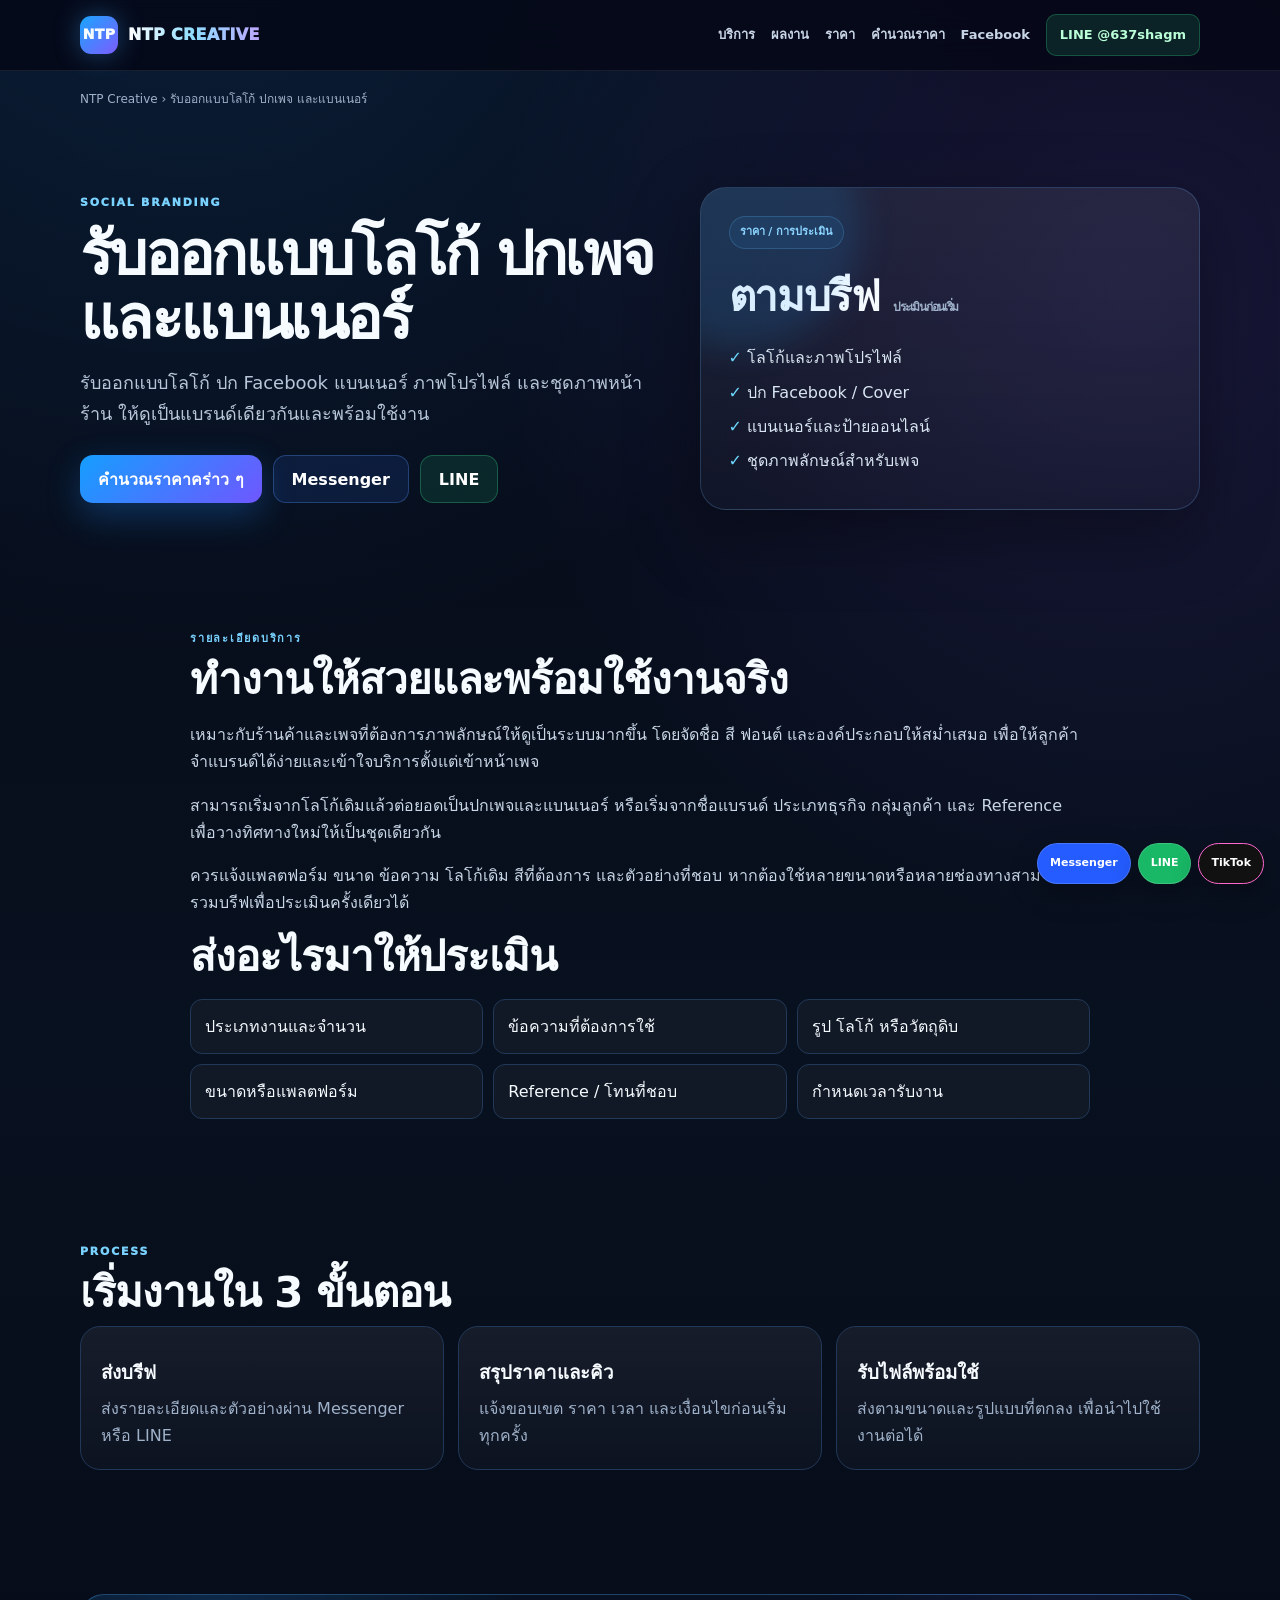
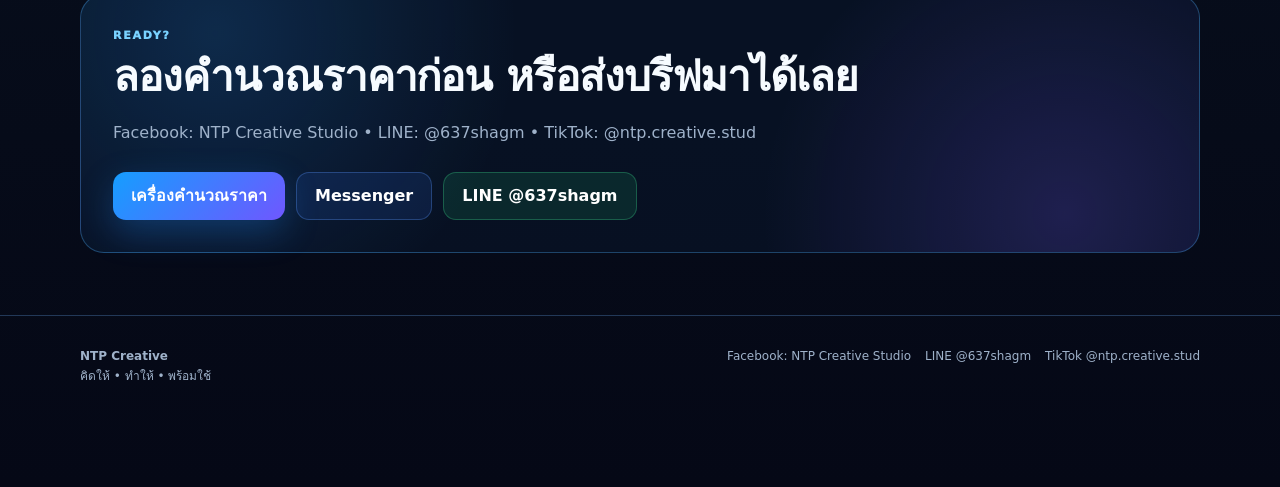
==== index.html @ e7968443 "Add files via upload" ====
<!doctype html><html lang="th"><head><meta charset="utf-8"><meta name="viewport" content="width=device-width,initial-scale=1"><meta name="google-site-verification" content="mLr053Eo2u6ymDJAdP1noCEBIW9VlS5pV5PAwkpufKk"><meta name="robots" content="index,follow,max-image-preview:large"><meta name="theme-color" content="#050816"><title>รับออกแบบโลโก้ ปกเพจ และแบนเนอร์ | NTP Creative</title><meta name="description" content="รับออกแบบโลโก้ ปก Facebook แบนเนอร์ ภาพโปรไฟล์ และชุดภาพหน้าร้าน ให้ดูเป็นแบรนด์เดียวกันและพร้อมใช้งาน"><link rel="canonical" href="https://ntpcreative.vercel.app/social-cover/"><meta property="og:type" content="website"><meta property="og:locale" content="th_TH"><meta property="og:site_name" content="NTP Creative"><meta property="og:title" content="รับออกแบบโลโก้ ปกเพจ และแบนเนอร์ | NTP Creative"><meta property="og:description" content="รับออกแบบโลโก้ ปก Facebook แบนเนอร์ ภาพโปรไฟล์ และชุดภาพหน้าร้าน ให้ดูเป็นแบรนด์เดียวกันและพร้อมใช้งาน"><meta property="og:url" content="https://ntpcreative.vercel.app/social-cover/"><link rel="icon" href="/favicon.svg" type="image/svg+xml"><link rel="stylesheet" href="/site.css"><script type="application/ld+json">{"@context":"https://schema.org","@type":"Service","name":"รับออกแบบโลโก้ ปกเพจ และแบนเนอร์","url":"https://ntpcreative.vercel.app/social-cover/","provider":{"@type":"ProfessionalService","name":"NTP Creative","url":"https://ntpcreative.vercel.app/","sameAs":["https://www.facebook.com/ntpcreativestudio","https://line.me/R/ti/p/%40637shagm","https://www.tiktok.com/@ntp.creative.stud"]},"areaServed":"TH","description":"รับออกแบบโลโก้ ปก Facebook แบนเนอร์ ภาพโปรไฟล์ และชุดภาพหน้าร้าน ให้ดูเป็นแบรนด์เดียวกันและพร้อมใช้งาน"}</script><script async src="https://www.googletagmanager.com/gtag/js?id=G-1NJCNXW7HT"></script><script>window.dataLayer=window.dataLayer||[];function gtag(){dataLayer.push(arguments)}gtag('js',new Date());gtag('config','G-1NJCNXW7HT');</script><script defer src="/tracking.js"></script></head><body><header><div class="wrap nav"><a class="brand" href="/"><span class="brandmark">NTP</span><span>NTP CREATIVE</span></a><nav class="navlinks"><a href="/#services">บริการ</a><a href="/portfolio/">ผลงาน</a><a href="/#pricing">ราคา</a><a href="/#quick-quote">คำนวณราคา</a><a href="https://www.facebook.com/ntpcreativestudio" target="_blank" rel="noopener">Facebook</a><a class="nav-cta" href="https://line.me/R/ti/p/%40637shagm" target="_blank" rel="noopener">LINE @637shagm</a></nav></div></header><main><div class="wrap crumbs"><a href="/">NTP Creative</a> › รับออกแบบโลโก้ ปกเพจ และแบนเนอร์</div><section class="hero service-hero"><div class="wrap hero-grid"><div><div class="eyebrow">SOCIAL BRANDING</div><h1>รับออกแบบโลโก้ ปกเพจ และแบนเนอร์</h1><p class="lead">รับออกแบบโลโก้ ปก Facebook แบนเนอร์ ภาพโปรไฟล์ และชุดภาพหน้าร้าน ให้ดูเป็นแบรนด์เดียวกันและพร้อมใช้งาน</p><div class="actions"><a class="btn primary" href="/#quick-quote">คำนวณราคาคร่าว ๆ</a><a class="btn fb" href="https://m.me/ntpcreativestudio" target="_blank" rel="noopener">Messenger</a><a class="btn line" href="https://line.me/R/ti/p/%40637shagm" target="_blank" rel="noopener">LINE</a></div></div><aside class="service-summary"><span class="pill">ราคา / การประเมิน</span><div class="price">ตามบรีฟ <small>ประเมินก่อนเริ่ม</small></div><ul class="clean-list"><li>โลโก้และภาพโปรไฟล์</li><li>ปก Facebook / Cover</li><li>แบนเนอร์และป้ายออนไลน์</li><li>ชุดภาพลักษณ์สำหรับเพจ</li></ul></aside></div></section><section class="section"><div class="wrap prose"><div class="eyebrow">รายละเอียดบริการ</div><h2>ทำงานให้สวยและพร้อมใช้งานจริง</h2><p>เหมาะกับร้านค้าและเพจที่ต้องการภาพลักษณ์ให้ดูเป็นระบบมากขึ้น โดยจัดชื่อ สี ฟอนต์ และองค์ประกอบให้สม่ำเสมอ เพื่อให้ลูกค้าจำแบรนด์ได้ง่ายและเข้าใจบริการตั้งแต่เข้าหน้าเพจ</p><p>สามารถเริ่มจากโลโก้เดิมแล้วต่อยอดเป็นปกเพจและแบนเนอร์ หรือเริ่มจากชื่อแบรนด์ ประเภทธุรกิจ กลุ่มลูกค้า และ Reference เพื่อวางทิศทางใหม่ให้เป็นชุดเดียวกัน</p><p>ควรแจ้งแพลตฟอร์ม ขนาด ข้อความ โลโก้เดิม สีที่ต้องการ และตัวอย่างที่ชอบ หากต้องใช้หลายขนาดหรือหลายช่องทางสามารถรวมบรีฟเพื่อประเมินครั้งเดียวได้</p><h2>ส่งอะไรมาให้ประเมิน</h2><div class="check-grid"><div class="check">ประเภทงานและจำนวน</div><div class="check">ข้อความที่ต้องการใช้</div><div class="check">รูป โลโก้ หรือวัตถุดิบ</div><div class="check">ขนาดหรือแพลตฟอร์ม</div><div class="check">Reference / โทนที่ชอบ</div><div class="check">กำหนดเวลารับงาน</div></div></div></section><section class="section"><div class="wrap"><div class="eyebrow">PROCESS</div><h2>เริ่มงานใน 3 ขั้นตอน</h2><div class="grid steps"><div class="card"><h3>ส่งบรีฟ</h3><p>ส่งรายละเอียดและตัวอย่างผ่าน Messenger หรือ LINE</p></div><div class="card"><h3>สรุปราคาและคิว</h3><p>แจ้งขอบเขต ราคา เวลา และเงื่อนไขก่อนเริ่มทุกครั้ง</p></div><div class="card"><h3>รับไฟล์พร้อมใช้</h3><p>ส่งตามขนาดและรูปแบบที่ตกลง เพื่อนำไปใช้งานต่อได้</p></div></div></div></section><section class="section"><div class="wrap cta"><div class="eyebrow">READY?</div><h2>ลองคำนวณราคาก่อน หรือส่งบรีฟมาได้เลย</h2><p class="muted">Facebook: NTP Creative Studio • LINE: @637shagm • TikTok: @ntp.creative.stud</p><div class="actions"><a class="btn primary" href="/#quick-quote">เครื่องคำนวณราคา</a><a class="btn fb" href="https://m.me/ntpcreativestudio" target="_blank" rel="noopener">Messenger</a><a class="btn line" href="https://line.me/R/ti/p/%40637shagm" target="_blank" rel="noopener">LINE @637shagm</a></div></div></section></main><footer class="footer"><div class="wrap footer-grid"><div><strong>NTP Creative</strong><br>คิดให้ • ทำให้ • พร้อมใช้</div><div class="footer-links"><a href="https://www.facebook.com/ntpcreativestudio" target="_blank" rel="noopener">Facebook: NTP Creative Studio</a><a href="https://line.me/R/ti/p/%40637shagm" target="_blank" rel="noopener">LINE @637shagm</a><a href="https://www.tiktok.com/@ntp.creative.stud" target="_blank" rel="noopener">TikTok @ntp.creative.stud</a></div></div></footer><div class="mobile-contact"><a class="mfb" href="https://m.me/ntpcreativestudio" target="_blank" rel="noopener">Messenger</a><a class="mline" href="https://line.me/R/ti/p/%40637shagm" target="_blank" rel="noopener">LINE</a><a class="mtiktok" href="https://www.tiktok.com/@ntp.creative.stud" target="_blank" rel="noopener">TikTok</a></div></body></html>
---- site.css ----
:root{--bg:#050816;--bg2:#08111f;--panel:#0c1628;--panel2:#101d33;--line:#223858;--text:#f6fbff;--muted:#9fb2ca;--blue:#28a7ff;--cyan:#72d9ff;--violet:#8a66ff;--green:#31d786;--shadow:0 24px 70px rgba(0,0,0,.35)}
*{box-sizing:border-box}html{scroll-behavior:smooth}body{margin:0;background:radial-gradient(circle at 15% -10%,rgba(40,167,255,.17),transparent 34%),radial-gradient(circle at 88% 14%,rgba(138,102,255,.14),transparent 30%),linear-gradient(180deg,var(--bg),var(--bg2) 50%,var(--bg));color:var(--text);font-family:system-ui,-apple-system,"Segoe UI","Noto Sans Thai",sans-serif;line-height:1.7;overflow-x:hidden}a{color:inherit;text-decoration:none}button,select,input{font:inherit}.wrap{width:min(1120px,calc(100% - 32px));margin:auto}header{position:sticky;top:0;z-index:100;background:rgba(5,8,22,.82);backdrop-filter:blur(16px);border-bottom:1px solid rgba(255,255,255,.08)}.nav{min-height:70px;display:flex;align-items:center;justify-content:space-between;gap:20px}.brand{display:flex;align-items:center;gap:10px;font-weight:950;letter-spacing:.02em}.brandmark{display:grid;place-items:center;width:38px;height:38px;border-radius:11px;background:linear-gradient(135deg,#1ba5ff,#7c5cff);box-shadow:0 0 26px rgba(63,166,255,.35);font-size:14px}.brand>span:last-child{background:linear-gradient(90deg,#fff,#8edcff,#bca7ff);-webkit-background-clip:text;background-clip:text;color:transparent}.navlinks{display:flex;align-items:center;gap:16px;color:#c8d5e6;font-size:13px;font-weight:700}.navlinks a{transition:.2s}.navlinks a:hover{color:#fff}.nav-cta{padding:9px 13px;border-radius:10px;background:rgba(49,215,134,.13);border:1px solid rgba(49,215,134,.28);color:#baffd8!important}.hero,.portfolio-hero{padding:78px 0 58px}.hero-grid,.portfolio-hero-grid{display:grid;grid-template-columns:minmax(0,1.08fr) minmax(320px,.92fr);gap:32px;align-items:center}.eyebrow{font-size:11px;letter-spacing:.16em;color:#79d2ff;font-weight:950;text-transform:uppercase}.hero h1,.portfolio-hero h1{font-size:clamp(40px,6vw,72px);line-height:1.06;letter-spacing:-.045em;margin:10px 0 18px}.service-hero h1{font-size:clamp(38px,5vw,60px)}.hero h1 span,.portfolio-hero h1 span{background:linear-gradient(90deg,#78d8ff,#fff,#b49cff);-webkit-background-clip:text;background-clip:text;color:transparent}.lead{font-size:18px;color:#b7c6d9;max-width:760px;margin:0}.hero-badges{display:flex;gap:8px;flex-wrap:wrap;margin-top:22px}.badge,.pill{display:inline-flex;align-items:center;border:1px solid rgba(104,196,255,.22);background:rgba(59,168,255,.08);color:#9cddff;border-radius:999px;padding:6px 10px;font-size:11px;font-weight:850}.actions{display:flex;flex-wrap:wrap;gap:11px;margin-top:26px}.btn{display:inline-flex;align-items:center;justify-content:center;min-height:48px;padding:0 18px;border-radius:13px;border:1px solid rgba(255,255,255,.17);background:rgba(255,255,255,.04);color:#fff;font-weight:900;cursor:pointer;transition:transform .2s,filter .2s,border-color .2s}.btn:hover{transform:translateY(-1px);filter:brightness(1.09);border-color:rgba(255,255,255,.36)}.primary{background:linear-gradient(135deg,#159eff,#6f57ff);border:0;box-shadow:0 12px 34px rgba(31,139,255,.28)}.fb{background:rgba(51,117,255,.12);border-color:rgba(92,151,255,.3)}.line{background:rgba(35,210,121,.12);border-color:rgba(65,228,146,.28)}.ghost{background:rgba(255,255,255,.025)}.visual-stage,.service-summary{position:relative;padding:28px;border:1px solid rgba(112,187,255,.22);border-radius:26px;background:linear-gradient(180deg,rgba(255,255,255,.075),rgba(255,255,255,.025));box-shadow:var(--shadow);overflow:hidden}.visual-stage:before,.service-summary:before{content:"";position:absolute;inset:-80px auto auto -80px;width:240px;height:240px;border-radius:50%;background:rgba(36,164,255,.14);filter:blur(16px)}.visual-logo{position:relative;font-size:clamp(86px,12vw,150px);font-weight:1000;letter-spacing:-.08em;line-height:1;margin:24px 0 0;background:linear-gradient(135deg,#fff,#65c8ff,#9b82ff);-webkit-background-clip:text;background-clip:text;color:transparent}.visual-sub{font-size:28px;letter-spacing:.32em;font-weight:950;color:#dae9ff}.visual-line{height:1px;background:linear-gradient(90deg,transparent,#61c6ff,#9e80ff,transparent);margin:24px 0}.mini-stack{display:grid;gap:10px}.mini{padding:14px 15px;border-radius:15px;background:rgba(255,255,255,.045);border:1px solid rgba(255,255,255,.08)}.mini b,.mini span{display:block}.mini span{font-size:12px;color:var(--muted)}.section{padding:62px 0}.section-head{display:flex;align-items:end;justify-content:space-between;gap:20px;margin-bottom:24px}.section h2,.portfolio-hero h2{font-size:clamp(28px,4vw,42px);line-height:1.2;margin:6px 0 8px;letter-spacing:-.025em}.section-sub,.muted{color:var(--muted)}.grid{display:grid;grid-template-columns:repeat(3,minmax(0,1fr));gap:14px}.service-card,.card,.work-card,.price-card,.package-card,.interest-card,.contact-card,.real-work-card,.faq-item{border:1px solid var(--line);background:linear-gradient(180deg,rgba(255,255,255,.06),rgba(255,255,255,.025));border-radius:20px}.service-card{padding:22px;transition:transform .2s,border-color .2s,background .2s}.service-card:hover{transform:translateY(-3px);border-color:rgba(86,188,255,.4);background:linear-gradient(180deg,rgba(58,164,255,.09),rgba(255,255,255,.03))}.service-card h3,.card h3,.work-card h3,.price-card h3,.package-card h3{margin:10px 0 6px}.service-card p,.card p,.work-card p,.price-card p,.package-card p,.real-work-card p{color:var(--muted);margin:0}.service-arrow,.work-cta{display:inline-block;margin-top:15px;color:#8bd7ff;font-weight:850;font-size:13px}.portfolio-grid{display:grid;grid-template-columns:repeat(3,1fr);gap:14px}.work-card{padding:22px;min-height:170px}.work-no{font-size:10px;letter-spacing:.14em;color:#7dd4ff;font-weight:900}.pricing-grid{display:grid;grid-template-columns:repeat(3,1fr);gap:14px;margin-top:22px}.price-card{padding:24px}.price{font-size:42px;font-weight:1000;letter-spacing:-.03em;margin:12px 0}.price small{font-size:12px;font-weight:800;color:var(--muted)}.clean-list{list-style:none;padding:0;margin:12px 0 0}.clean-list li{position:relative;padding-left:18px;margin:7px 0;color:#d9e5f2}.clean-list li:before{content:"✓";position:absolute;left:0;color:#6ed8ff;font-weight:900}.package-grid{display:grid;grid-template-columns:repeat(3,1fr);gap:14px}.package-card{padding:22px;position:relative}.package-card.featured{border-color:rgba(111,154,255,.55);box-shadow:0 16px 44px rgba(47,121,255,.14)}.package-tag{display:inline-block;font-size:10px;font-weight:900;color:#9cddff;letter-spacing:.06em}.package-price{font-size:38px;font-weight:1000;margin-top:8px}.package-pick{width:100%;margin-top:16px;min-height:44px;border-radius:11px;border:1px solid rgba(91,186,255,.3);background:rgba(45,157,255,.1);color:#dff4ff;font-weight:900;cursor:pointer}.package-pick:hover{background:rgba(45,157,255,.17)}.quote-shell{display:grid;grid-template-columns:.9fr 1.1fr;gap:22px;padding:28px;border-radius:24px;border:1px solid rgba(86,178,255,.26);background:radial-gradient(circle at 5% 0%,rgba(39,157,255,.15),transparent 35%),linear-gradient(180deg,rgba(255,255,255,.05),rgba(255,255,255,.02))}.quote-note{margin-top:18px;padding:12px 14px;border-radius:13px;background:rgba(255,255,255,.04);border:1px solid rgba(255,255,255,.08);color:#c7d7e8;font-size:13px}.quote-panel{padding:20px;border-radius:18px;background:rgba(4,10,24,.62);border:1px solid rgba(255,255,255,.08)}.quote-panel>label,.quote-group>span{display:block;font-weight:900;margin-bottom:8px;color:#dbe9f8}.quote-panel select{width:100%;min-height:48px;border-radius:12px;border:1px solid #2b4668;background:#081426;color:#eef7ff;padding:0 12px}.quote-group{margin-top:16px}.choice{display:flex;gap:9px;align-items:flex-start;margin:8px 0;color:#c8d7e8}.choice input{margin-top:6px}.quote-total{margin-top:18px;padding:16px;border-radius:16px;background:linear-gradient(135deg,rgba(37,153,255,.13),rgba(126,90,255,.11));border:1px solid rgba(104,178,255,.23)}.quote-total span,.quote-total small{display:block;color:var(--muted)}.quote-total strong{display:block;font-size:32px;margin:2px 0}.quote-actions{display:flex;gap:9px;flex-wrap:wrap;margin-top:16px}.quote-status{margin-top:10px;font-size:13px}.quote-status.success{color:#b7ffd3;background:rgba(22,184,107,.12);border:1px solid rgba(82,230,150,.24);border-radius:10px;padding:8px 10px}#copyBrief{color:#fff;background:linear-gradient(135deg,#00bfff 0%,#2563ff 50%,#8b5cff 100%);border:1px solid rgba(255,255,255,.42);box-shadow:0 12px 34px rgba(31,139,255,.38),inset 0 1px 0 rgba(255,255,255,.22);text-shadow:0 1px 2px rgba(0,0,0,.45);font-weight:1000}#copyBrief:hover,#copyBrief:focus-visible{filter:brightness(1.12);border-color:#fff;outline:none}#copyBrief.copied{color:#062315;background:linear-gradient(135deg,#7fffc0,#21d67b);border-color:#baffdc;text-shadow:none}.interest-grid,.contact-grid{display:grid;grid-template-columns:repeat(3,1fr);gap:14px}.interest-card,.contact-card{padding:20px}.contact-card{display:block}.fb-card{border-color:rgba(70,131,255,.3)}.line-card{border-color:rgba(47,217,130,.3)}.tiktok-card{border-color:rgba(255,111,203,.25)}.cta{padding:32px;border-radius:24px;border:1px solid rgba(80,177,255,.32);background:radial-gradient(circle at 12% 15%,rgba(44,157,255,.18),transparent 30%),radial-gradient(circle at 88% 85%,rgba(123,91,255,.2),transparent 30%),rgba(9,20,39,.72)}.faq-grid{display:grid;grid-template-columns:1fr 1fr;gap:12px}.faq-item{padding:0 17px}.faq-item summary{padding:15px 0;font-weight:900;cursor:pointer;list-style:none}.faq-item summary::-webkit-details-marker{display:none}.faq-item summary:after{content:"+";float:right;color:#82d6ff}.faq-item[open] summary:after{content:"–"}.faq-answer{padding:0 0 16px;color:var(--muted)}.footer{padding:30px 0 100px;border-top:1px solid var(--line);color:var(--muted);font-size:12px}.footer-grid{display:flex;justify-content:space-between;gap:20px}.footer-links{display:flex;gap:14px;flex-wrap:wrap;justify-content:flex-end}.crumbs{font-size:12px;color:var(--muted);margin-top:18px}.prose{max-width:900px}.prose p{color:#c8d6e6}.check-grid{display:grid;grid-template-columns:repeat(3,1fr);gap:10px;margin-top:16px}.check{padding:13px 14px;border:1px solid var(--line);background:rgba(255,255,255,.035);border-radius:12px}.split{display:grid;grid-template-columns:1fr 1fr;gap:16px}.feature-panel{padding:24px;border-radius:20px;border:1px solid var(--line);background:rgba(255,255,255,.035)}.steps .card{padding:20px}.portfolio-hero-mosaic{display:grid;grid-template-columns:1.15fr .85fr;grid-template-rows:1fr 1fr;gap:10px}.portfolio-hero-mosaic img{width:100%;height:100%;object-fit:cover;border-radius:16px;border:1px solid rgba(255,255,255,.1);min-height:160px}.portfolio-hero-mosaic img:first-child{grid-row:1/3;min-height:330px}.portfolio-notice{padding:13px 15px;border-radius:13px;border:1px solid rgba(104,185,255,.18);background:rgba(58,149,255,.06);color:#c8d9ea;margin-bottom:18px}.portfolio-filter-wrap{display:flex;align-items:center;justify-content:space-between;gap:12px;flex-wrap:wrap;margin-bottom:18px}.portfolio-filters{display:flex;gap:8px;flex-wrap:wrap}.portfolio-filter{border:1px solid var(--line);background:rgba(255,255,255,.035);color:#bfcfe0;border-radius:999px;padding:8px 12px;font-weight:850;cursor:pointer}.portfolio-filter.active{background:linear-gradient(135deg,rgba(31,160,255,.22),rgba(123,91,255,.18));border-color:rgba(94,184,255,.43);color:#fff}.portfolio-filter-status{font-size:12px;color:var(--muted)}.real-work-grid{display:grid;grid-template-columns:repeat(3,1fr);gap:16px}.real-work-card{overflow:hidden}.real-work-card[hidden]{display:none!important}.portfolio-image-btn{position:relative;display:block;width:100%;padding:0;border:0;background:none;cursor:zoom-in}.portfolio-image-btn img{display:block;width:100%;aspect-ratio:1/1;object-fit:cover}.zoom-hint{position:absolute;right:10px;bottom:10px;background:rgba(3,8,18,.78);backdrop-filter:blur(8px);border:1px solid rgba(255,255,255,.15);border-radius:999px;padding:5px 8px;font-size:10px;color:#e8f6ff}.real-work-content{padding:18px}.work-meta,.work-tags{display:flex;gap:7px;flex-wrap:wrap}.work-meta span,.work-tags span{font-size:9px;letter-spacing:.06em;padding:4px 7px;border-radius:999px;border:1px solid rgba(101,184,255,.19);color:#91d8ff}.real-work-content h3{margin:10px 0 7px}.portfolio-lightbox{position:fixed;inset:0;z-index:300;display:none;align-items:center;justify-content:center;background:rgba(0,0,0,.86);padding:24px}.portfolio-lightbox.open{display:flex}.lightbox-inner{max-width:min(900px,92vw);max-height:88vh;text-align:center}.lightbox-inner img{max-width:100%;max-height:80vh;border-radius:16px;box-shadow:0 20px 80px #000}.lightbox-title{margin-top:9px;color:#dce9f5}.lightbox-close{position:absolute;top:18px;right:20px;width:45px;height:45px;border-radius:50%;border:1px solid rgba(255,255,255,.22);background:rgba(255,255,255,.09);color:#fff;font-size:28px;cursor:pointer}.mobile-contact{position:fixed;z-index:150;right:16px;bottom:16px;display:flex;gap:7px}.mobile-contact a{padding:10px 12px;border-radius:999px;color:#fff;font-size:11px;font-weight:900;box-shadow:0 10px 28px rgba(0,0,0,.3);border:1px solid rgba(255,255,255,.16)}.mfb{background:#245cff}.mline{background:#18b866}.mtiktok{background:#111;border-color:#ff69cf!important}.portfolio-process{padding-top:24px}
@media(max-width:900px){.hero-grid,.portfolio-hero-grid,.quote-shell{grid-template-columns:1fr}.grid,.pricing-grid,.package-grid,.real-work-grid,.interest-grid,.contact-grid{grid-template-columns:repeat(2,1fr)}.portfolio-grid{grid-template-columns:repeat(2,1fr)}.check-grid{grid-template-columns:repeat(2,1fr)}.faq-grid{grid-template-columns:1fr}.navlinks a:nth-child(-n+4){display:none}}
@media(max-width:680px){.wrap{width:min(100% - 22px,1120px)}.nav{min-height:62px}.brand>span:last-child{font-size:14px}.navlinks{gap:8px}.navlinks>a:not(.nav-cta){display:none}.nav-cta{font-size:11px;padding:7px 9px}.hero,.portfolio-hero{padding:50px 0 36px}.hero h1,.portfolio-hero h1{font-size:42px}.lead{font-size:16px}.section{padding:46px 0}.section-head{align-items:flex-start;flex-direction:column}.grid,.pricing-grid,.package-grid,.portfolio-grid,.real-work-grid,.interest-grid,.contact-grid,.check-grid{grid-template-columns:1fr}.split{grid-template-columns:1fr}.portfolio-hero-mosaic{grid-template-columns:1fr 1fr}.portfolio-hero-mosaic img:first-child{min-height:230px}.actions .btn{flex:1 1 100%}.quote-actions .btn{flex:1 1 100%}.footer-grid{flex-direction:column}.footer-links{justify-content:flex-start}.mobile-contact{left:10px;right:10px;bottom:10px;display:grid;grid-template-columns:repeat(3,1fr);gap:6px}.mobile-contact a{text-align:center;padding:10px 4px}.footer{padding-bottom:88px}#copyBrief{min-height:54px;font-size:15px}}
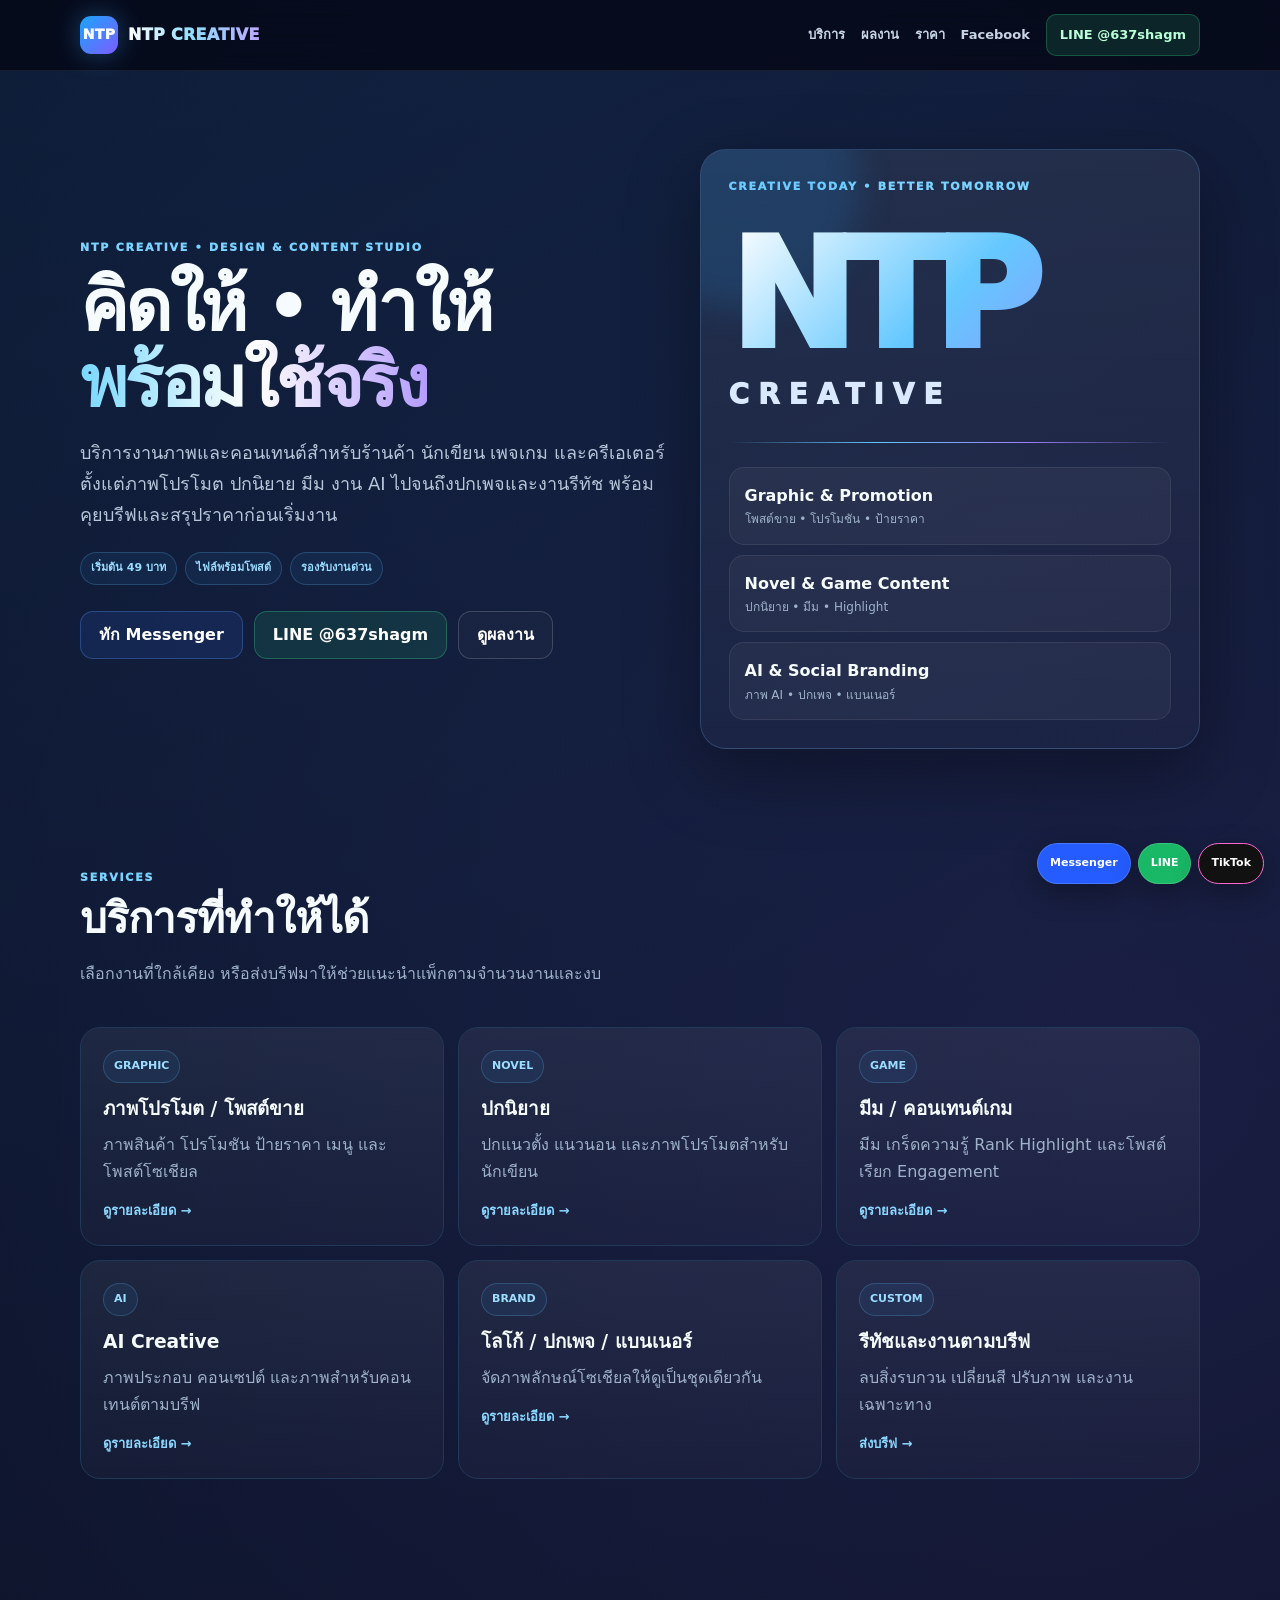
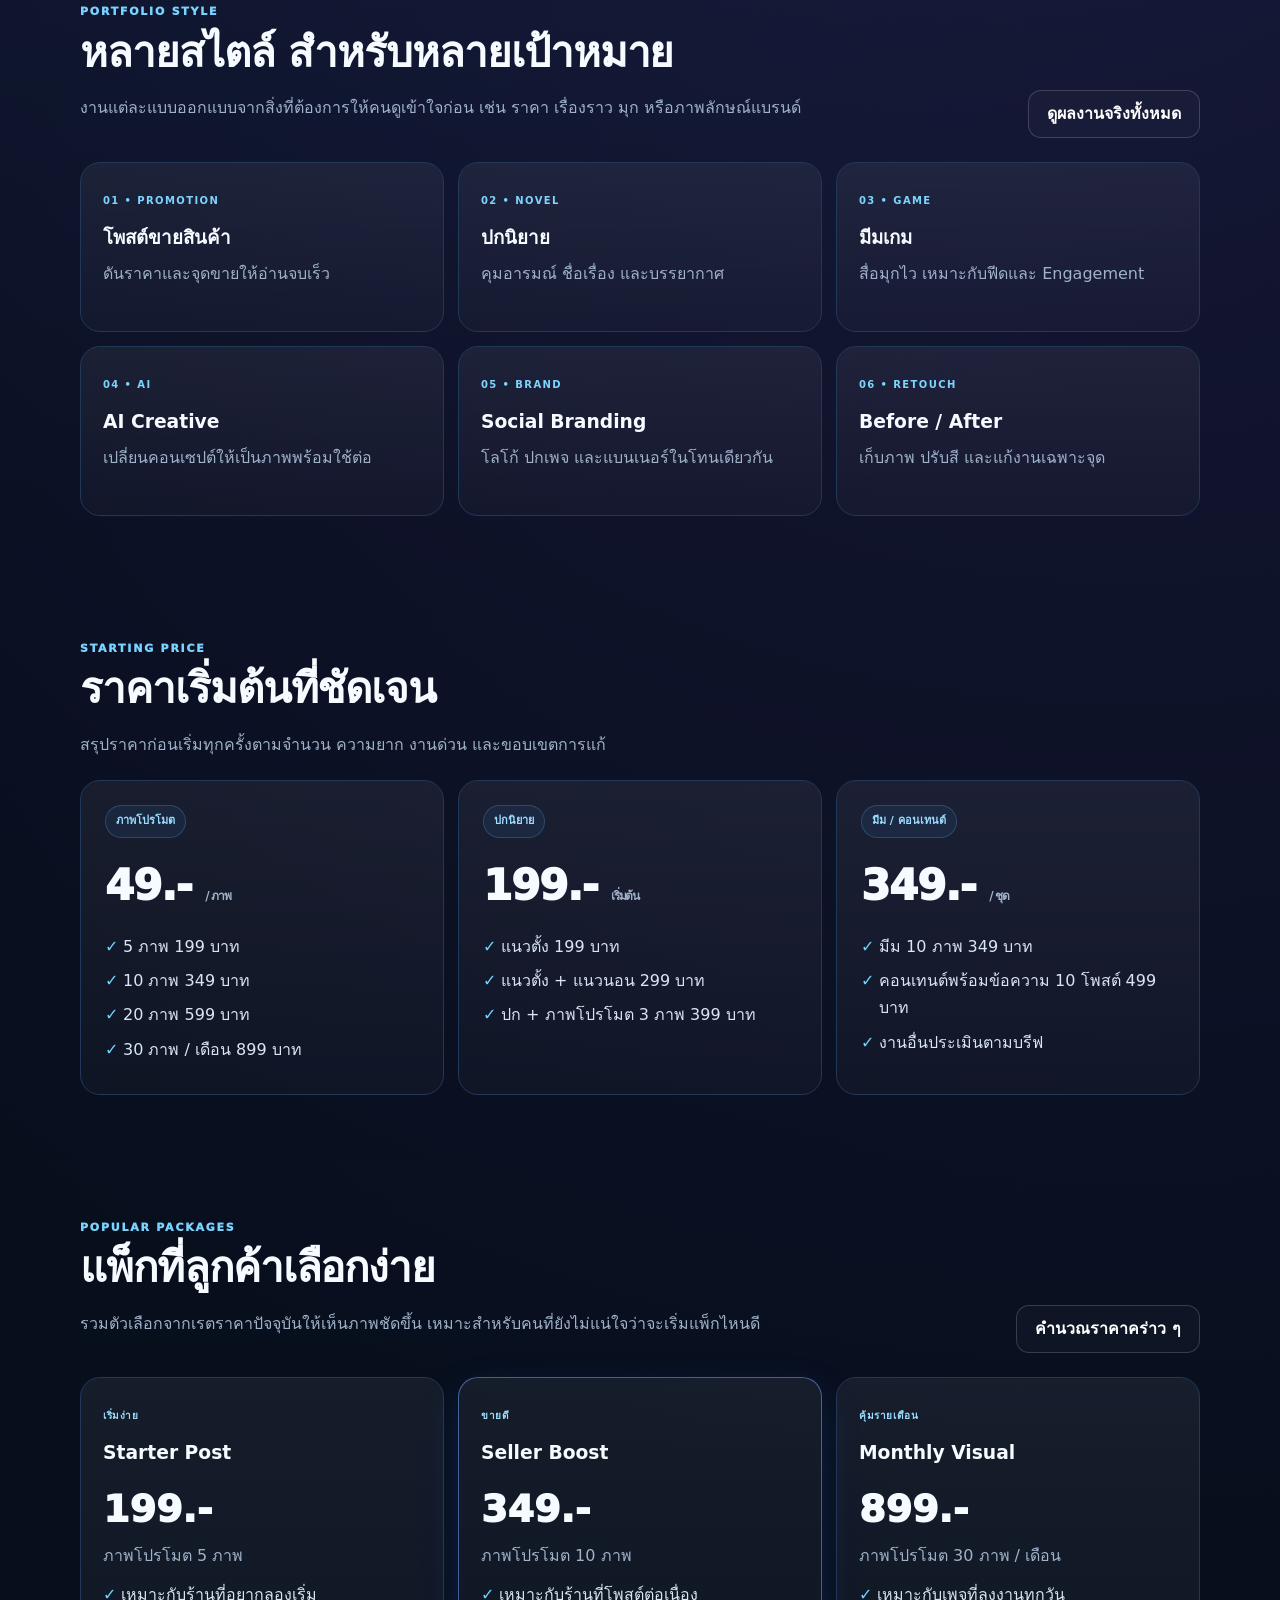
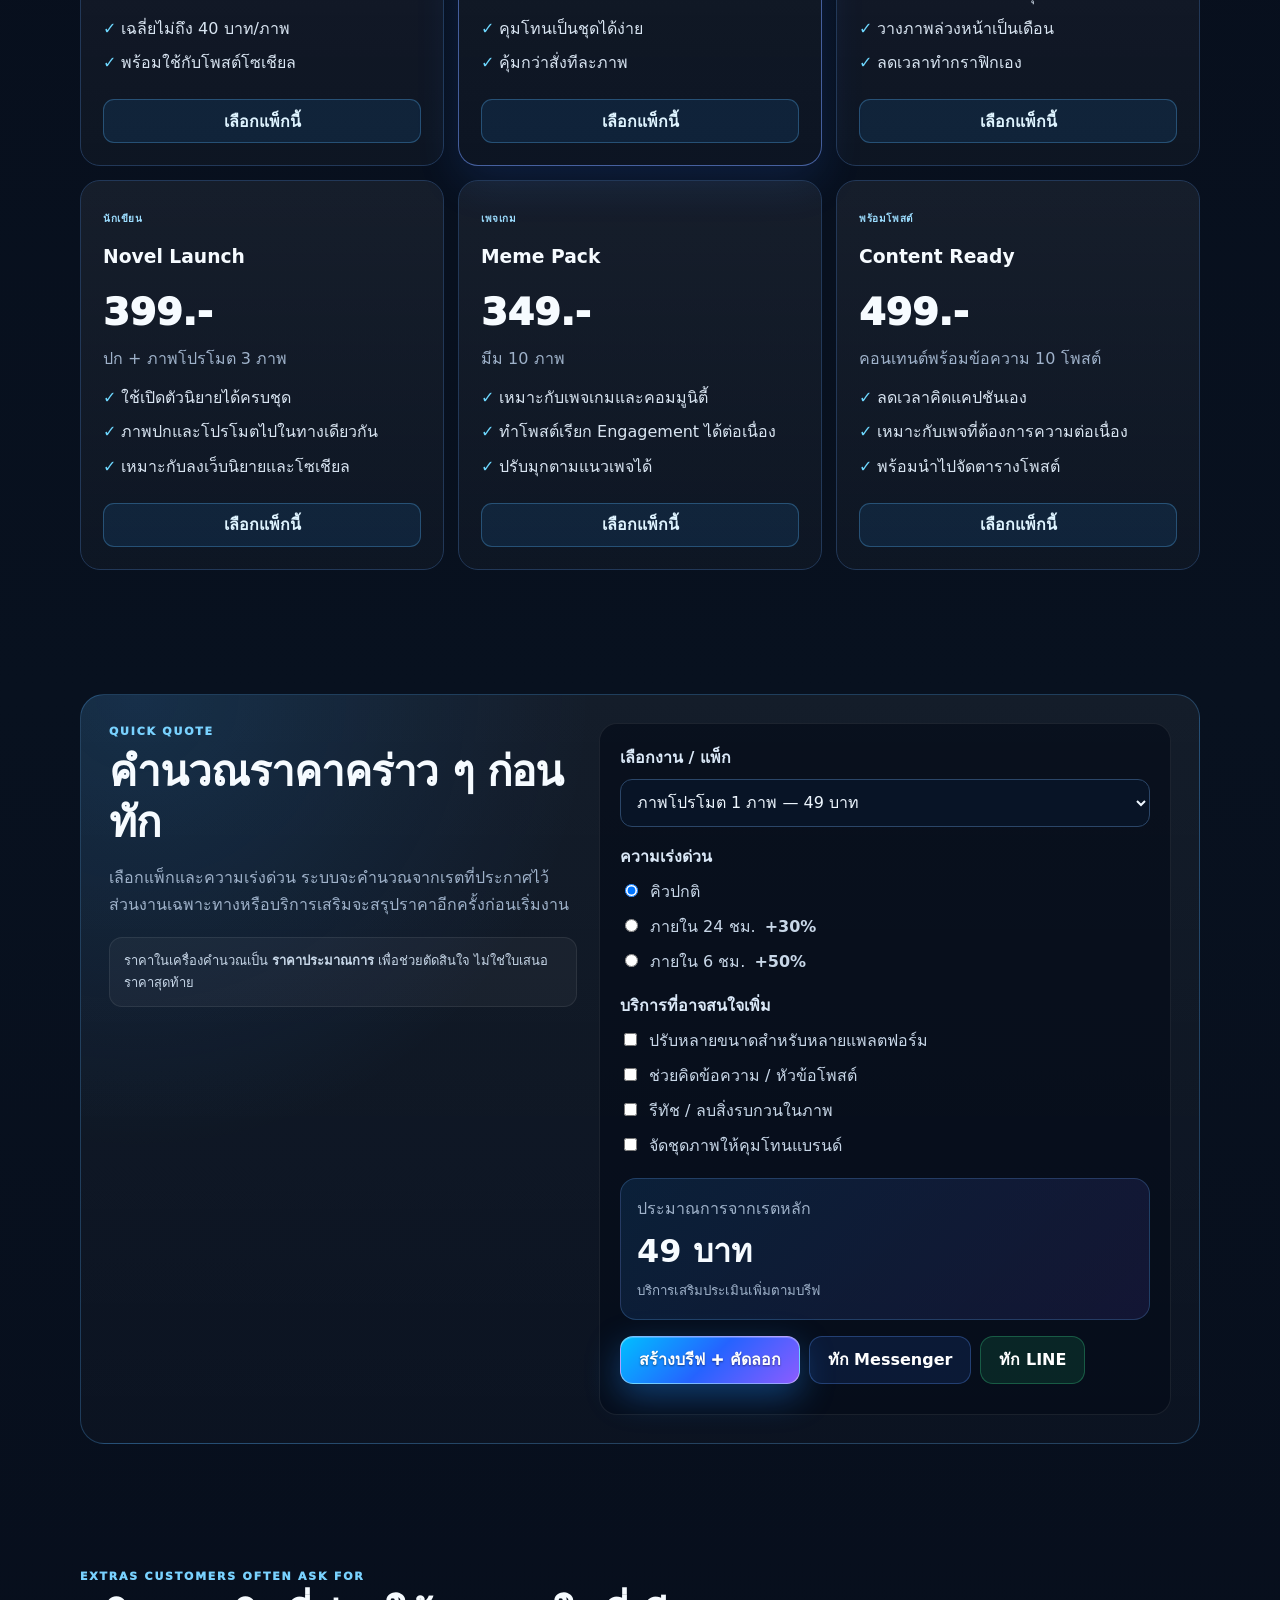
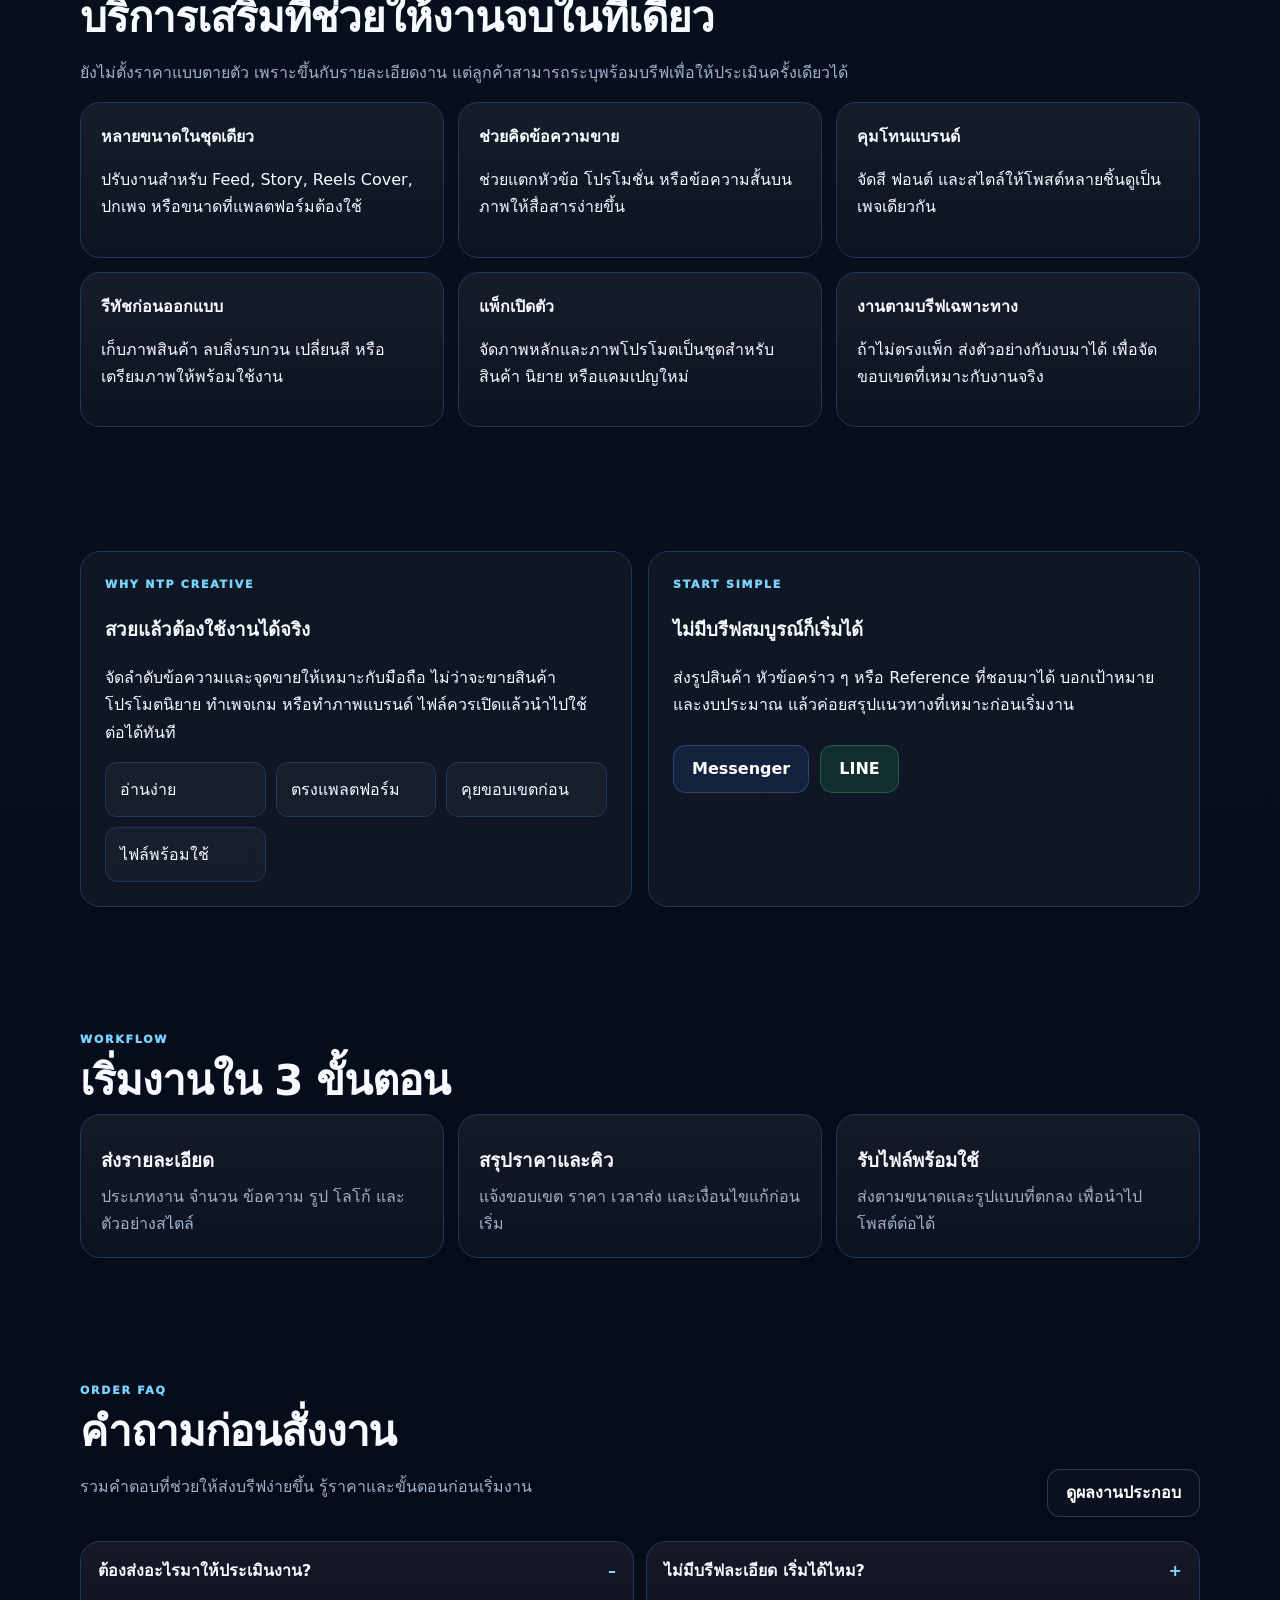
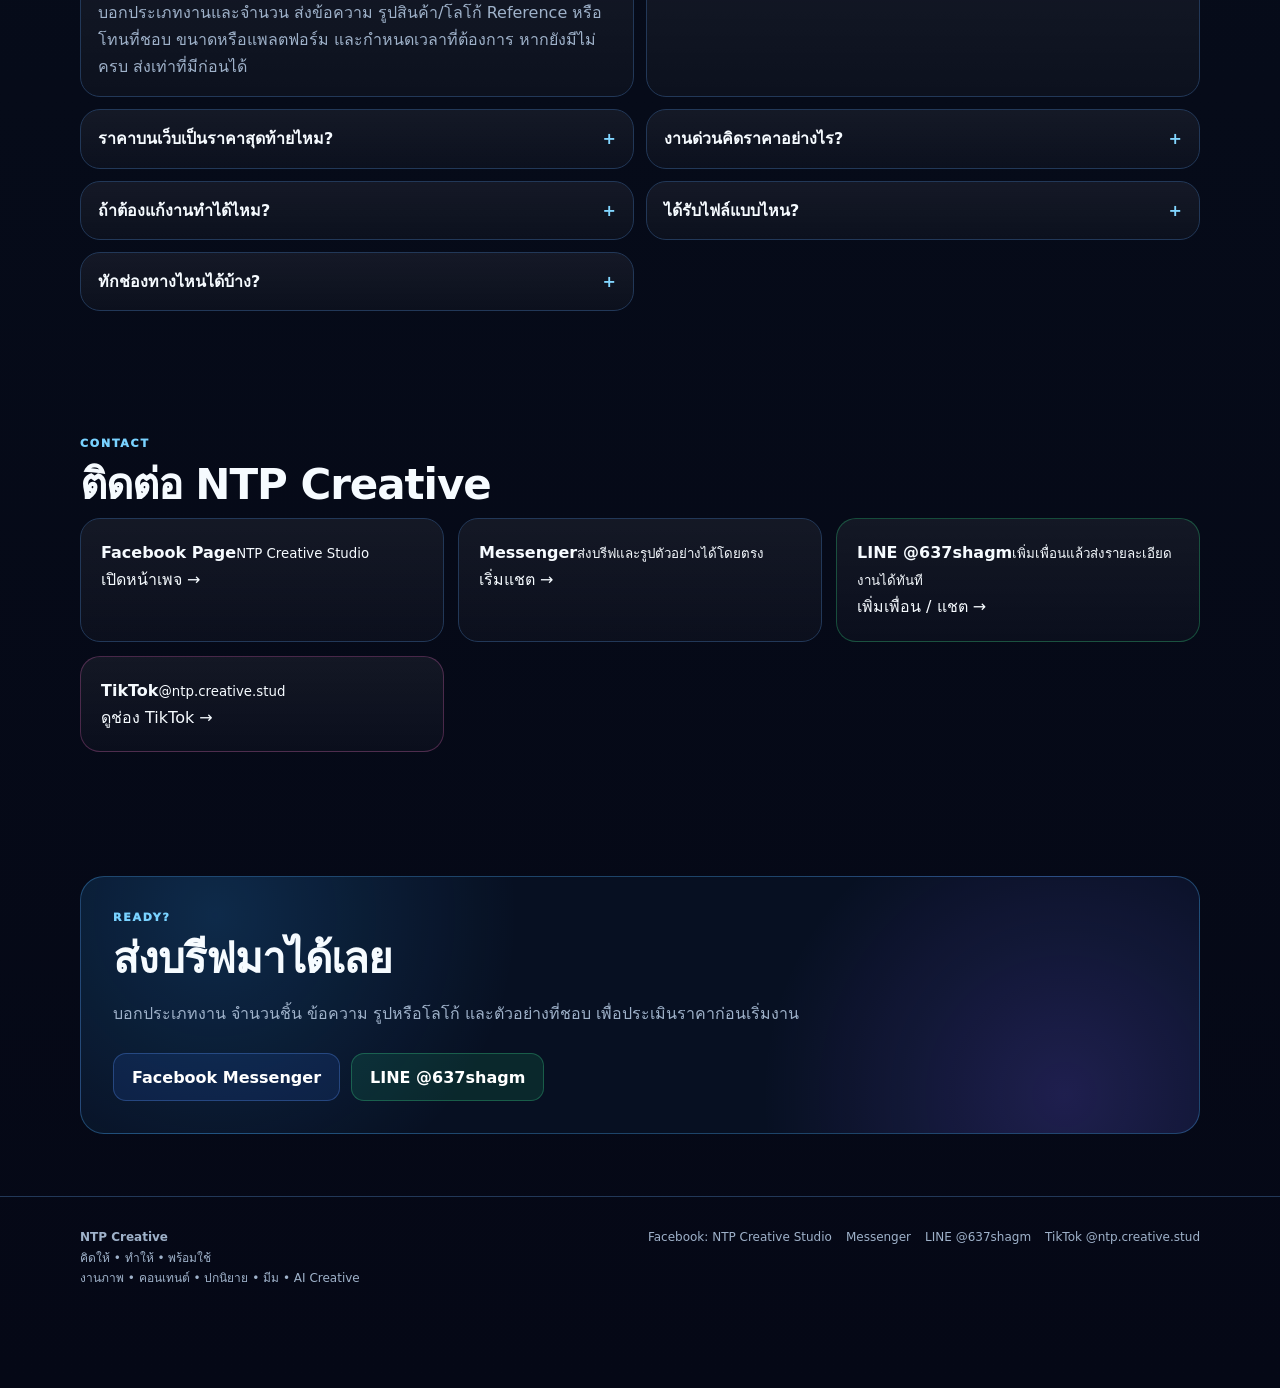
==== commit 214fd697: "Restore NTP Creative site structure" ====
--- a/index.html
+++ b/index.html
@@ -1 +1,32 @@
-<!doctype html><html lang="th"><head><meta charset="utf-8"><meta name="viewport" content="width=device-width,initial-scale=1"><meta name="google-site-verification" content="mLr053Eo2u6ymDJAdP1noCEBIW9VlS5pV5PAwkpufKk"><meta name="robots" content="index,follow,max-image-preview:large"><meta name="theme-color" content="#050816"><title>รับออกแบบโลโก้ ปกเพจ และแบนเนอร์ | NTP Creative</title><meta name="description" content="รับออกแบบโลโก้ ปก Facebook แบนเนอร์ ภาพโปรไฟล์ และชุดภาพหน้าร้าน ให้ดูเป็นแบรนด์เดียวกันและพร้อมใช้งาน"><link rel="canonical" href="https://ntpcreative.vercel.app/social-cover/"><meta property="og:type" content="website"><meta property="og:locale" content="th_TH"><meta property="og:site_name" content="NTP Creative"><meta property="og:title" content="รับออกแบบโลโก้ ปกเพจ และแบนเนอร์ | NTP Creative"><meta property="og:description" content="รับออกแบบโลโก้ ปก Facebook แบนเนอร์ ภาพโปรไฟล์ และชุดภาพหน้าร้าน ให้ดูเป็นแบรนด์เดียวกันและพร้อมใช้งาน"><meta property="og:url" content="https://ntpcreative.vercel.app/social-cover/"><link rel="icon" href="/favicon.svg" type="image/svg+xml"><link rel="stylesheet" href="/site.css"><script type="application/ld+json">{"@context":"https://schema.org","@type":"Service","name":"รับออกแบบโลโก้ ปกเพจ และแบนเนอร์","url":"https://ntpcreative.vercel.app/social-cover/","provider":{"@type":"ProfessionalService","name":"NTP Creative","url":"https://ntpcreative.vercel.app/","sameAs":["https://www.facebook.com/ntpcreativestudio","https://line.me/R/ti/p/%40637shagm","https://www.tiktok.com/@ntp.creative.stud"]},"areaServed":"TH","description":"รับออกแบบโลโก้ ปก Facebook แบนเนอร์ ภาพโปรไฟล์ และชุดภาพหน้าร้าน ให้ดูเป็นแบรนด์เดียวกันและพร้อมใช้งาน"}</script><script async src="https://www.googletagmanager.com/gtag/js?id=G-1NJCNXW7HT"></script><script>window.dataLayer=window.dataLayer||[];function gtag(){dataLayer.push(arguments)}gtag('js',new Date());gtag('config','G-1NJCNXW7HT');</script><script defer src="/tracking.js"></script></head><body><header><div class="wrap nav"><a class="brand" href="/"><span class="brandmark">NTP</span><span>NTP CREATIVE</span></a><nav class="navlinks"><a href="/#services">บริการ</a><a href="/portfolio/">ผลงาน</a><a href="/#pricing">ราคา</a><a href="/#quick-quote">คำนวณราคา</a><a href="https://www.facebook.com/ntpcreativestudio" target="_blank" rel="noopener">Facebook</a><a class="nav-cta" href="https://line.me/R/ti/p/%40637shagm" target="_blank" rel="noopener">LINE @637shagm</a></nav></div></header><main><div class="wrap crumbs"><a href="/">NTP Creative</a> › รับออกแบบโลโก้ ปกเพจ และแบนเนอร์</div><section class="hero service-hero"><div class="wrap hero-grid"><div><div class="eyebrow">SOCIAL BRANDING</div><h1>รับออกแบบโลโก้ ปกเพจ และแบนเนอร์</h1><p class="lead">รับออกแบบโลโก้ ปก Facebook แบนเนอร์ ภาพโปรไฟล์ และชุดภาพหน้าร้าน ให้ดูเป็นแบรนด์เดียวกันและพร้อมใช้งาน</p><div class="actions"><a class="btn primary" href="/#quick-quote">คำนวณราคาคร่าว ๆ</a><a class="btn fb" href="https://m.me/ntpcreativestudio" target="_blank" rel="noopener">Messenger</a><a class="btn line" href="https://line.me/R/ti/p/%40637shagm" target="_blank" rel="noopener">LINE</a></div></div><aside class="service-summary"><span class="pill">ราคา / การประเมิน</span><div class="price">ตามบรีฟ <small>ประเมินก่อนเริ่ม</small></div><ul class="clean-list"><li>โลโก้และภาพโปรไฟล์</li><li>ปก Facebook / Cover</li><li>แบนเนอร์และป้ายออนไลน์</li><li>ชุดภาพลักษณ์สำหรับเพจ</li></ul></aside></div></section><section class="section"><div class="wrap prose"><div class="eyebrow">รายละเอียดบริการ</div><h2>ทำงานให้สวยและพร้อมใช้งานจริง</h2><p>เหมาะกับร้านค้าและเพจที่ต้องการภาพลักษณ์ให้ดูเป็นระบบมากขึ้น โดยจัดชื่อ สี ฟอนต์ และองค์ประกอบให้สม่ำเสมอ เพื่อให้ลูกค้าจำแบรนด์ได้ง่ายและเข้าใจบริการตั้งแต่เข้าหน้าเพจ</p><p>สามารถเริ่มจากโลโก้เดิมแล้วต่อยอดเป็นปกเพจและแบนเนอร์ หรือเริ่มจากชื่อแบรนด์ ประเภทธุรกิจ กลุ่มลูกค้า และ Reference เพื่อวางทิศทางใหม่ให้เป็นชุดเดียวกัน</p><p>ควรแจ้งแพลตฟอร์ม ขนาด ข้อความ โลโก้เดิม สีที่ต้องการ และตัวอย่างที่ชอบ หากต้องใช้หลายขนาดหรือหลายช่องทางสามารถรวมบรีฟเพื่อประเมินครั้งเดียวได้</p><h2>ส่งอะไรมาให้ประเมิน</h2><div class="check-grid"><div class="check">ประเภทงานและจำนวน</div><div class="check">ข้อความที่ต้องการใช้</div><div class="check">รูป โลโก้ หรือวัตถุดิบ</div><div class="check">ขนาดหรือแพลตฟอร์ม</div><div class="check">Reference / โทนที่ชอบ</div><div class="check">กำหนดเวลารับงาน</div></div></div></section><section class="section"><div class="wrap"><div class="eyebrow">PROCESS</div><h2>เริ่มงานใน 3 ขั้นตอน</h2><div class="grid steps"><div class="card"><h3>ส่งบรีฟ</h3><p>ส่งรายละเอียดและตัวอย่างผ่าน Messenger หรือ LINE</p></div><div class="card"><h3>สรุปราคาและคิว</h3><p>แจ้งขอบเขต ราคา เวลา และเงื่อนไขก่อนเริ่มทุกครั้ง</p></div><div class="card"><h3>รับไฟล์พร้อมใช้</h3><p>ส่งตามขนาดและรูปแบบที่ตกลง เพื่อนำไปใช้งานต่อได้</p></div></div></div></section><section class="section"><div class="wrap cta"><div class="eyebrow">READY?</div><h2>ลองคำนวณราคาก่อน หรือส่งบรีฟมาได้เลย</h2><p class="muted">Facebook: NTP Creative Studio • LINE: @637shagm • TikTok: @ntp.creative.stud</p><div class="actions"><a class="btn primary" href="/#quick-quote">เครื่องคำนวณราคา</a><a class="btn fb" href="https://m.me/ntpcreativestudio" target="_blank" rel="noopener">Messenger</a><a class="btn line" href="https://line.me/R/ti/p/%40637shagm" target="_blank" rel="noopener">LINE @637shagm</a></div></div></section></main><footer class="footer"><div class="wrap footer-grid"><div><strong>NTP Creative</strong><br>คิดให้ • ทำให้ • พร้อมใช้</div><div class="footer-links"><a href="https://www.facebook.com/ntpcreativestudio" target="_blank" rel="noopener">Facebook: NTP Creative Studio</a><a href="https://line.me/R/ti/p/%40637shagm" target="_blank" rel="noopener">LINE @637shagm</a><a href="https://www.tiktok.com/@ntp.creative.stud" target="_blank" rel="noopener">TikTok @ntp.creative.stud</a></div></div></footer><div class="mobile-contact"><a class="mfb" href="https://m.me/ntpcreativestudio" target="_blank" rel="noopener">Messenger</a><a class="mline" href="https://line.me/R/ti/p/%40637shagm" target="_blank" rel="noopener">LINE</a><a class="mtiktok" href="https://www.tiktok.com/@ntp.creative.stud" target="_blank" rel="noopener">TikTok</a></div></body></html>+<!DOCTYPE html>
+<html lang="th"><head><meta charset="utf-8"/><meta content="width=device-width,initial-scale=1" name="viewport"/><meta content="mLr053Eo2u6ymDJAdP1noCEBIW9VlS5pV5PAwkpufKk" name="google-site-verification"/><meta content="index,follow,max-image-preview:large" name="robots"/><meta content="#050816" name="theme-color"/><title>NTP Creative | รับออกแบบภาพ คอนเทนต์ ปกนิยาย มีม และงาน AI</title><meta content="NTP Creative รับออกแบบภาพโปรโมต คอนเทนต์ ปกนิยาย มีมเพจเกม งาน AI โลโก้ ปกเพจ แบนเนอร์ และรีทัช ติดต่อ Facebook NTP Creative Studio หรือ LINE @637shagm" name="description"/><link href="https://ntpcreative.vercel.app/" rel="canonical"/><meta content="website" property="og:type"/><meta content="th_TH" property="og:locale"/><meta content="NTP Creative" property="og:site_name"/><meta content="NTP Creative | รับออกแบบภาพ คอนเทนต์ ปกนิยาย มีม และงาน AI" property="og:title"/><meta content="NTP Creative รับออกแบบภาพโปรโมต คอนเทนต์ ปกนิยาย มีมเพจเกม งาน AI โลโก้ ปกเพจ แบนเนอร์ และรีทัช ติดต่อ Facebook NTP Creative Studio หรือ LINE @637shagm" property="og:description"/><meta content="https://ntpcreative.vercel.app/" property="og:url"/><link href="/favicon.svg" rel="icon" type="image/svg+xml"/><link href="/site.css" rel="stylesheet"/><script type="application/ld+json">{"@context":"https://schema.org","@graph":[{"@type":"ProfessionalService","@id":"https://ntpcreative.vercel.app/#business","name":"NTP Creative","url":"https://ntpcreative.vercel.app/","areaServed":"TH","priceRange":"฿","description":"รับออกแบบภาพ คอนเทนต์ ปกนิยาย มีม งาน AI และงานโซเชียล","sameAs":["https://www.facebook.com/ntpcreativestudio","https://line.me/R/ti/p/%40637shagm","https://www.tiktok.com/@ntp.creative.stud"]},{"@type":"WebSite","url":"https://ntpcreative.vercel.app/","name":"NTP Creative"},{"@type":"FAQPage","mainEntity":[{"@type":"Question","name":"ต้องส่งอะไรมาให้ประเมินงาน?","acceptedAnswer":{"@type":"Answer","text":"บอกประเภทงานและจำนวน ส่งข้อความ รูปสินค้า/โลโก้ Reference หรือโทนที่ชอบ ขนาดหรือแพลตฟอร์ม และกำหนดเวลาที่ต้องการ หากยังมีไม่ครบ ส่งเท่าที่มีก่อนได้"}},{"@type":"Question","name":"ไม่มีบรีฟละเอียด เริ่มได้ไหม?","acceptedAnswer":{"@type":"Answer","text":"ได้ ส่งรูป ตัวอย่างงานที่ชอบ เป้าหมายของโพสต์ และงบประมาณคร่าว ๆ มาได้ แล้วค่อยช่วยจัดแนวทางและขอบเขตงานก่อนเริ่ม"}},{"@type":"Question","name":"ราคาบนเว็บเป็นราคาสุดท้ายไหม?","acceptedAnswer":{"@type":"Answer","text":"ราคาบนเว็บเป็นราคาเริ่มต้นหรือราคาประมาณการตามแพ็กที่ระบุ งานเฉพาะทาง บริการเสริม หรือความซับซ้อนเพิ่มเติมจะสรุปราคาอีกครั้งก่อนเริ่มงาน"}},{"@type":"Question","name":"งานด่วนคิดราคาอย่างไร?","acceptedAnswer":{"@type":"Answer","text":"หากคิวและลักษณะงานรองรับ งานภายใน 24 ชั่วโมงคิดเพิ่ม 30% และงานภายใน 6 ชั่วโมงคิดเพิ่ม 50% จากเรตหลัก"}},{"@type":"Question","name":"ถ้าต้องแก้งานทำได้ไหม?","acceptedAnswer":{"@type":"Answer","text":"ได้ โดยจะคุยขอบเขตและเงื่อนไขการแก้ก่อนเริ่มงาน หากมีการเปลี่ยนบรีฟหรือเพิ่มงานนอกขอบเขต จะประเมินส่วนเพิ่มเติมก่อนทำต่อ"}},{"@type":"Question","name":"ได้รับไฟล์แบบไหน?","acceptedAnswer":{"@type":"Answer","text":"ส่งไฟล์พร้อมใช้งานตามขนาดและรูปแบบที่ตกลง เช่น ภาพสำหรับโพสต์ Feed, Story, Cover หรือขนาดเฉพาะที่แจ้งไว้ในบรีฟ"}},{"@type":"Question","name":"ทักช่องทางไหนได้บ้าง?","acceptedAnswer":{"@type":"Answer","text":"Facebook Page NTP Creative Studio, Messenger, LINE @637shagm และ TikTok @ntp.creative.stud"}}]}]}</script><script defer="" src="/pricing.js"></script><script async src="https://www.googletagmanager.com/gtag/js?id=G-1NJCNXW7HT"></script><script>window.dataLayer=window.dataLayer||[];function gtag(){dataLayer.push(arguments)}gtag('js',new Date());gtag('config','G-1NJCNXW7HT');</script><script defer src="/tracking.js"></script></head><body><header><div class="wrap nav"><a class="brand" href="/"><span class="brandmark">NTP</span><span>NTP CREATIVE</span></a><nav class="navlinks"><a href="/#services">บริการ</a><a href="/portfolio/">ผลงาน</a><a href="/#pricing">ราคา</a><a href="https://www.facebook.com/ntpcreativestudio" rel="noopener" target="_blank">Facebook</a><a class="nav-cta" href="https://line.me/R/ti/p/%40637shagm" rel="noopener" target="_blank">LINE @637shagm</a></nav></div></header><main><section class="hero"><div class="wrap hero-grid"><div><div class="eyebrow">NTP CREATIVE • DESIGN &amp; CONTENT STUDIO</div><h1>คิดให้ • ทำให้<br/><span>พร้อมใช้จริง</span></h1><p class="lead">บริการงานภาพและคอนเทนต์สำหรับร้านค้า นักเขียน เพจเกม และครีเอเตอร์ ตั้งแต่ภาพโปรโมต ปกนิยาย มีม งาน AI ไปจนถึงปกเพจและงานรีทัช พร้อมคุยบรีฟและสรุปราคาก่อนเริ่มงาน</p><div class="hero-badges"><span class="badge">เริ่มต้น 49 บาท</span><span class="badge">ไฟล์พร้อมโพสต์</span><span class="badge">รองรับงานด่วน</span></div><div class="actions"><a class="btn fb" href="https://m.me/ntpcreativestudio" rel="noopener" target="_blank">ทัก Messenger</a><a class="btn line" href="https://line.me/R/ti/p/%40637shagm" rel="noopener" target="_blank">LINE @637shagm</a><a class="btn ghost" href="/portfolio/">ดูผลงาน</a></div></div><div class="visual-stage"><div class="eyebrow">CREATIVE TODAY • BETTER TOMORROW</div><div class="visual-logo">NTP</div><div class="visual-sub">CREATIVE</div><div class="visual-line"></div><div class="mini-stack"><div class="mini"><b>Graphic &amp; Promotion</b><span>โพสต์ขาย • โปรโมชัน • ป้ายราคา</span></div><div class="mini"><b>Novel &amp; Game Content</b><span>ปกนิยาย • มีม • Highlight</span></div><div class="mini"><b>AI &amp; Social Branding</b><span>ภาพ AI • ปกเพจ • แบนเนอร์</span></div></div></div></div></section>
+<section class="section" id="services"><div class="wrap"><div class="section-head"><div><div class="eyebrow">SERVICES</div><h2>บริการที่ทำให้ได้</h2><p class="section-sub">เลือกงานที่ใกล้เคียง หรือส่งบรีฟมาให้ช่วยแนะนำแพ็กตามจำนวนงานและงบ</p></div></div><div class="grid"><a class="service-card" href="/graphic-design/"><span class="pill">GRAPHIC</span><h3>ภาพโปรโมต / โพสต์ขาย</h3><p>ภาพสินค้า โปรโมชัน ป้ายราคา เมนู และโพสต์โซเชียล</p><div class="service-arrow">ดูรายละเอียด →</div></a><a class="service-card" href="/novel-cover/"><span class="pill">NOVEL</span><h3>ปกนิยาย</h3><p>ปกแนวตั้ง แนวนอน และภาพโปรโมตสำหรับนักเขียน</p><div class="service-arrow">ดูรายละเอียด →</div></a><a class="service-card" href="/game-meme/"><span class="pill">GAME</span><h3>มีม / คอนเทนต์เกม</h3><p>มีม เกร็ดความรู้ Rank Highlight และโพสต์เรียก Engagement</p><div class="service-arrow">ดูรายละเอียด →</div></a><a class="service-card" href="/ai-creative/"><span class="pill">AI</span><h3>AI Creative</h3><p>ภาพประกอบ คอนเซปต์ และภาพสำหรับคอนเทนต์ตามบรีฟ</p><div class="service-arrow">ดูรายละเอียด →</div></a><a class="service-card" href="/social-cover/"><span class="pill">BRAND</span><h3>โลโก้ / ปกเพจ / แบนเนอร์</h3><p>จัดภาพลักษณ์โซเชียลให้ดูเป็นชุดเดียวกัน</p><div class="service-arrow">ดูรายละเอียด →</div></a><a class="service-card" href="https://m.me/ntpcreativestudio" rel="noopener" target="_blank"><span class="pill">CUSTOM</span><h3>รีทัชและงานตามบรีฟ</h3><p>ลบสิ่งรบกวน เปลี่ยนสี ปรับภาพ และงานเฉพาะทาง</p><div class="service-arrow">ส่งบรีฟ →</div></a></div></div></section>
+<section class="section" id="portfolio"><div class="wrap"><div class="section-head"><div><div class="eyebrow">PORTFOLIO STYLE</div><h2>หลายสไตล์ สำหรับหลายเป้าหมาย</h2><p class="section-sub">งานแต่ละแบบออกแบบจากสิ่งที่ต้องการให้คนดูเข้าใจก่อน เช่น ราคา เรื่องราว มุก หรือภาพลักษณ์แบรนด์</p></div><a class="btn ghost" href="/portfolio/">ดูผลงานจริงทั้งหมด</a></div><div class="portfolio-grid"><div class="work-card"><span class="work-no">01 • PROMOTION</span><h3>โพสต์ขายสินค้า</h3><p>ดันราคาและจุดขายให้อ่านจบเร็ว</p></div><div class="work-card"><span class="work-no">02 • NOVEL</span><h3>ปกนิยาย</h3><p>คุมอารมณ์ ชื่อเรื่อง และบรรยากาศ</p></div><div class="work-card"><span class="work-no">03 • GAME</span><h3>มีมเกม</h3><p>สื่อมุกไว เหมาะกับฟีดและ Engagement</p></div><div class="work-card"><span class="work-no">04 • AI</span><h3>AI Creative</h3><p>เปลี่ยนคอนเซปต์ให้เป็นภาพพร้อมใช้ต่อ</p></div><div class="work-card"><span class="work-no">05 • BRAND</span><h3>Social Branding</h3><p>โลโก้ ปกเพจ และแบนเนอร์ในโทนเดียวกัน</p></div><div class="work-card"><span class="work-no">06 • RETOUCH</span><h3>Before / After</h3><p>เก็บภาพ ปรับสี และแก้งานเฉพาะจุด</p></div></div></div></section>
+<section class="section" id="pricing"><div class="wrap"><div class="eyebrow">STARTING PRICE</div><h2>ราคาเริ่มต้นที่ชัดเจน</h2><p class="section-sub">สรุปราคาก่อนเริ่มทุกครั้งตามจำนวน ความยาก งานด่วน และขอบเขตการแก้</p><div class="pricing-grid"><div class="price-card"><span class="pill">ภาพโปรโมต</span><div class="price">49.- <small>/ ภาพ</small></div><ul class="clean-list"><li>5 ภาพ 199 บาท</li><li>10 ภาพ 349 บาท</li><li>20 ภาพ 599 บาท</li><li>30 ภาพ / เดือน 899 บาท</li></ul></div><div class="price-card"><span class="pill">ปกนิยาย</span><div class="price">199.- <small>เริ่มต้น</small></div><ul class="clean-list"><li>แนวตั้ง 199 บาท</li><li>แนวตั้ง + แนวนอน 299 บาท</li><li>ปก + ภาพโปรโมต 3 ภาพ 399 บาท</li></ul></div><div class="price-card"><span class="pill">มีม / คอนเทนต์</span><div class="price">349.- <small>/ ชุด</small></div><ul class="clean-list"><li>มีม 10 ภาพ 349 บาท</li><li>คอนเทนต์พร้อมข้อความ 10 โพสต์ 499 บาท</li><li>งานอื่นประเมินตามบรีฟ</li></ul></div></div></div></section>
+<section class="section" id="popular-packages"><div class="wrap"><div class="section-head"><div><div class="eyebrow">POPULAR PACKAGES</div><h2>แพ็กที่ลูกค้าเลือกง่าย</h2><p class="section-sub">รวมตัวเลือกจากเรตราคาปัจจุบันให้เห็นภาพชัดขึ้น เหมาะสำหรับคนที่ยังไม่แน่ใจว่าจะเริ่มแพ็กไหนดี</p></div><a class="btn ghost" href="#quick-quote">คำนวณราคาคร่าว ๆ</a></div><div class="package-grid">
+<div class="package-card"><span class="package-tag">เริ่มง่าย</span><h3>Starter Post</h3><div class="package-price">199.-</div><p>ภาพโปรโมต 5 ภาพ</p><ul class="clean-list"><li>เหมาะกับร้านที่อยากลองเริ่ม</li><li>เฉลี่ยไม่ถึง 40 บาท/ภาพ</li><li>พร้อมใช้กับโพสต์โซเชียล</li></ul><button class="package-pick" data-value="promo5">เลือกแพ็กนี้</button></div>
+<div class="package-card featured"><span class="package-tag">ขายดี</span><h3>Seller Boost</h3><div class="package-price">349.-</div><p>ภาพโปรโมต 10 ภาพ</p><ul class="clean-list"><li>เหมาะกับร้านที่โพสต์ต่อเนื่อง</li><li>คุมโทนเป็นชุดได้ง่าย</li><li>คุ้มกว่าสั่งทีละภาพ</li></ul><button class="package-pick" data-value="promo10">เลือกแพ็กนี้</button></div>
+<div class="package-card"><span class="package-tag">คุ้มรายเดือน</span><h3>Monthly Visual</h3><div class="package-price">899.-</div><p>ภาพโปรโมต 30 ภาพ / เดือน</p><ul class="clean-list"><li>เหมาะกับเพจที่ลงงานทุกวัน</li><li>วางภาพล่วงหน้าเป็นเดือน</li><li>ลดเวลาทำกราฟิกเอง</li></ul><button class="package-pick" data-value="promo30">เลือกแพ็กนี้</button></div>
+<div class="package-card"><span class="package-tag">นักเขียน</span><h3>Novel Launch</h3><div class="package-price">399.-</div><p>ปก + ภาพโปรโมต 3 ภาพ</p><ul class="clean-list"><li>ใช้เปิดตัวนิยายได้ครบชุด</li><li>ภาพปกและโปรโมตไปในทางเดียวกัน</li><li>เหมาะกับลงเว็บนิยายและโซเชียล</li></ul><button class="package-pick" data-value="novel399">เลือกแพ็กนี้</button></div>
+<div class="package-card"><span class="package-tag">เพจเกม</span><h3>Meme Pack</h3><div class="package-price">349.-</div><p>มีม 10 ภาพ</p><ul class="clean-list"><li>เหมาะกับเพจเกมและคอมมูนิตี้</li><li>ทำโพสต์เรียก Engagement ได้ต่อเนื่อง</li><li>ปรับมุกตามแนวเพจได้</li></ul><button class="package-pick" data-value="meme10">เลือกแพ็กนี้</button></div>
+<div class="package-card"><span class="package-tag">พร้อมโพสต์</span><h3>Content Ready</h3><div class="package-price">499.-</div><p>คอนเทนต์พร้อมข้อความ 10 โพสต์</p><ul class="clean-list"><li>ลดเวลาคิดแคปชันเอง</li><li>เหมาะกับเพจที่ต้องการความต่อเนื่อง</li><li>พร้อมนำไปจัดตารางโพสต์</li></ul><button class="package-pick" data-value="content10">เลือกแพ็กนี้</button></div>
+</div></div></section>
+<section class="section" id="quick-quote"><div class="wrap"><div class="quote-shell"><div class="quote-copy"><div class="eyebrow">QUICK QUOTE</div><h2>คำนวณราคาคร่าว ๆ ก่อนทัก</h2><p class="section-sub">เลือกแพ็กและความเร่งด่วน ระบบจะคำนวณจากเรตที่ประกาศไว้ ส่วนงานเฉพาะทางหรือบริการเสริมจะสรุปราคาอีกครั้งก่อนเริ่มงาน</p><div class="quote-note">ราคาในเครื่องคำนวณเป็น <b>ราคาประมาณการ</b> เพื่อช่วยตัดสินใจ ไม่ใช่ใบเสนอราคาสุดท้าย</div></div><div class="quote-panel">
+<label for="quotePackage">เลือกงาน / แพ็ก</label><select id="quotePackage"><option data-price="49" value="promo1">ภาพโปรโมต 1 ภาพ — 49 บาท</option><option data-price="199" value="promo5">ภาพโปรโมต 5 ภาพ — 199 บาท</option><option data-price="349" value="promo10">ภาพโปรโมต 10 ภาพ — 349 บาท</option><option data-price="599" value="promo20">ภาพโปรโมต 20 ภาพ — 599 บาท</option><option data-price="899" value="promo30">ภาพโปรโมต 30 ภาพ/เดือน — 899 บาท</option><option data-price="199" value="novel199">ปกนิยายแนวตั้ง — 199 บาท</option><option data-price="299" value="novel299">ปกนิยายแนวตั้ง + แนวนอน — 299 บาท</option><option data-price="399" value="novel399">ปก + ภาพโปรโมต 3 ภาพ — 399 บาท</option><option data-price="349" value="meme10">มีม 10 ภาพ — 349 บาท</option><option data-price="499" value="content10">คอนเทนต์พร้อมข้อความ 10 โพสต์ — 499 บาท</option></select>
+<div class="quote-group"><span>ความเร่งด่วน</span><label class="choice"><input checked="" name="rush" type="radio" value="1"/> คิวปกติ</label><label class="choice"><input name="rush" type="radio" value="1.3"/> ภายใน 24 ชม. <b>+30%</b></label><label class="choice"><input name="rush" type="radio" value="1.5"/> ภายใน 6 ชม. <b>+50%</b></label></div>
+<div class="quote-group"><span>บริการที่อาจสนใจเพิ่ม</span><label class="choice"><input class="addon" type="checkbox" value="ปรับหลายขนาดสำหรับหลายแพลตฟอร์ม"/> ปรับหลายขนาดสำหรับหลายแพลตฟอร์ม</label><label class="choice"><input class="addon" type="checkbox" value="ช่วยคิดข้อความหรือหัวข้อโพสต์"/> ช่วยคิดข้อความ / หัวข้อโพสต์</label><label class="choice"><input class="addon" type="checkbox" value="รีทัชหรือลบสิ่งรบกวนในภาพ"/> รีทัช / ลบสิ่งรบกวนในภาพ</label><label class="choice"><input class="addon" type="checkbox" value="จัดชุดภาพให้คุมโทนแบรนด์"/> จัดชุดภาพให้คุมโทนแบรนด์</label></div>
+<div class="quote-total"><span>ประมาณการจากเรตหลัก</span><strong id="quoteTotal">49 บาท</strong><small id="quoteExtra">บริการเสริมประเมินเพิ่มตามบรีฟ</small></div><div class="quote-actions"><button class="btn primary" id="copyBrief" type="button">สร้างบรีฟ + คัดลอก</button><a class="btn fb" href="https://m.me/ntpcreativestudio" rel="noopener" target="_blank">ทัก Messenger</a><a class="btn line" href="https://line.me/R/ti/p/%40637shagm" rel="noopener" target="_blank">ทัก LINE</a></div><div aria-live="polite" class="quote-status" id="quoteStatus"></div>
+</div></div></div></section>
+<section class="section"><div class="wrap"><div class="eyebrow">EXTRAS CUSTOMERS OFTEN ASK FOR</div><h2>บริการเสริมที่ช่วยให้งานจบในที่เดียว</h2><p class="section-sub">ยังไม่ตั้งราคาแบบตายตัว เพราะขึ้นกับรายละเอียดงาน แต่ลูกค้าสามารถระบุพร้อมบรีฟเพื่อให้ประเมินครั้งเดียวได้</p><div class="interest-grid"><div class="interest-card"><b>หลายขนาดในชุดเดียว</b><p>ปรับงานสำหรับ Feed, Story, Reels Cover, ปกเพจ หรือขนาดที่แพลตฟอร์มต้องใช้</p></div><div class="interest-card"><b>ช่วยคิดข้อความขาย</b><p>ช่วยแตกหัวข้อ โปรโมชั่น หรือข้อความสั้นบนภาพให้สื่อสารง่ายขึ้น</p></div><div class="interest-card"><b>คุมโทนแบรนด์</b><p>จัดสี ฟอนต์ และสไตล์ให้โพสต์หลายชิ้นดูเป็นเพจเดียวกัน</p></div><div class="interest-card"><b>รีทัชก่อนออกแบบ</b><p>เก็บภาพสินค้า ลบสิ่งรบกวน เปลี่ยนสี หรือเตรียมภาพให้พร้อมใช้งาน</p></div><div class="interest-card"><b>แพ็กเปิดตัว</b><p>จัดภาพหลักและภาพโปรโมตเป็นชุดสำหรับสินค้า นิยาย หรือแคมเปญใหม่</p></div><div class="interest-card"><b>งานตามบรีฟเฉพาะทาง</b><p>ถ้าไม่ตรงแพ็ก ส่งตัวอย่างกับงบมาได้ เพื่อจัดขอบเขตที่เหมาะกับงานจริง</p></div></div></div></section>
+<section class="section"><div class="wrap split"><div class="feature-panel"><div class="eyebrow">WHY NTP CREATIVE</div><h3>สวยแล้วต้องใช้งานได้จริง</h3><p>จัดลำดับข้อความและจุดขายให้เหมาะกับมือถือ ไม่ว่าจะขายสินค้า โปรโมตนิยาย ทำเพจเกม หรือทำภาพแบรนด์ ไฟล์ควรเปิดแล้วนำไปใช้ต่อได้ทันที</p><div class="check-grid"><div class="check">อ่านง่าย</div><div class="check">ตรงแพลตฟอร์ม</div><div class="check">คุยขอบเขตก่อน</div><div class="check">ไฟล์พร้อมใช้</div></div></div><div class="feature-panel"><div class="eyebrow">START SIMPLE</div><h3>ไม่มีบรีฟสมบูรณ์ก็เริ่มได้</h3><p>ส่งรูปสินค้า หัวข้อคร่าว ๆ หรือ Reference ที่ชอบมาได้ บอกเป้าหมายและงบประมาณ แล้วค่อยสรุปแนวทางที่เหมาะก่อนเริ่มงาน</p><div class="actions"><a class="btn fb" href="https://m.me/ntpcreativestudio" rel="noopener" target="_blank">Messenger</a><a class="btn line" href="https://line.me/R/ti/p/%40637shagm" rel="noopener" target="_blank">LINE</a></div></div></div></section>
+<section class="section"><div class="wrap"><div class="eyebrow">WORKFLOW</div><h2>เริ่มงานใน 3 ขั้นตอน</h2><div class="grid steps"><div class="card"><h3>ส่งรายละเอียด</h3><p>ประเภทงาน จำนวน ข้อความ รูป โลโก้ และตัวอย่างสไตล์</p></div><div class="card"><h3>สรุปราคาและคิว</h3><p>แจ้งขอบเขต ราคา เวลาส่ง และเงื่อนไขแก้ก่อนเริ่ม</p></div><div class="card"><h3>รับไฟล์พร้อมใช้</h3><p>ส่งตามขนาดและรูปแบบที่ตกลง เพื่อนำไปโพสต์ต่อได้</p></div></div></div></section>
+<section class="section faq-section" id="order-faq"><div class="wrap"><div class="section-head"><div><div class="eyebrow">ORDER FAQ</div><h2>คำถามก่อนสั่งงาน</h2><p class="section-sub">รวมคำตอบที่ช่วยให้ส่งบรีฟง่ายขึ้น รู้ราคาและขั้นตอนก่อนเริ่มงาน</p></div><a class="btn ghost" href="/portfolio/">ดูผลงานประกอบ</a></div><div class="faq-grid">
+<details class="faq-item" open=""><summary>ต้องส่งอะไรมาให้ประเมินงาน?</summary><div class="faq-answer">บอกประเภทงานและจำนวน ส่งข้อความ รูปสินค้า/โลโก้ Reference หรือโทนที่ชอบ ขนาดหรือแพลตฟอร์ม และกำหนดเวลาที่ต้องการ หากยังมีไม่ครบ ส่งเท่าที่มีก่อนได้</div></details>
+<details class="faq-item"><summary>ไม่มีบรีฟละเอียด เริ่มได้ไหม?</summary><div class="faq-answer">ได้ ส่งรูป ตัวอย่างงานที่ชอบ เป้าหมายของโพสต์ และงบประมาณคร่าว ๆ มาได้ แล้วค่อยช่วยจัดแนวทางและขอบเขตงานก่อนเริ่ม</div></details>
+<details class="faq-item"><summary>ราคาบนเว็บเป็นราคาสุดท้ายไหม?</summary><div class="faq-answer">ราคาบนเว็บเป็นราคาเริ่มต้นหรือราคาประมาณการตามแพ็กที่ระบุ งานเฉพาะทาง บริการเสริม หรือความซับซ้อนเพิ่มเติมจะสรุปราคาอีกครั้งก่อนเริ่มงาน</div></details>
+<details class="faq-item"><summary>งานด่วนคิดราคาอย่างไร?</summary><div class="faq-answer">หากคิวและลักษณะงานรองรับ งานภายใน 24 ชั่วโมงคิดเพิ่ม 30% และงานภายใน 6 ชั่วโมงคิดเพิ่ม 50% จากเรตหลัก</div></details>
+<details class="faq-item"><summary>ถ้าต้องแก้งานทำได้ไหม?</summary><div class="faq-answer">ได้ โดยจะคุยขอบเขตและเงื่อนไขการแก้ก่อนเริ่มงาน เพื่อให้ทั้งสองฝ่ายเข้าใจตรงกัน หากมีการเปลี่ยนบรีฟหรือเพิ่มงานนอกขอบเขต จะประเมินส่วนเพิ่มเติมก่อนทำต่อ</div></details>
+<details class="faq-item"><summary>ได้รับไฟล์แบบไหน?</summary><div class="faq-answer">ส่งไฟล์พร้อมใช้งานตามขนาดและรูปแบบที่ตกลง เช่น ภาพสำหรับโพสต์ Feed, Story, Cover หรือขนาดเฉพาะที่แจ้งไว้ในบรีฟ</div></details>
+<details class="faq-item"><summary>ทักช่องทางไหนได้บ้าง?</summary><div class="faq-answer">Facebook Page: NTP Creative Studio, Messenger, LINE @637shagm และ TikTok @ntp.creative.stud สามารถกดปุ่มติดต่อแบบลอยบนหน้าเว็บได้ทันที</div></details>
+</div></div></section><section class="section" id="contact"><div class="wrap"><div class="eyebrow">CONTACT</div><h2>ติดต่อ NTP Creative</h2><div class="contact-grid"><a class="contact-card" href="https://www.facebook.com/ntpcreativestudio" rel="noopener" target="_blank"><div><b>Facebook Page</b><small>NTP Creative Studio</small></div><span class="go">เปิดหน้าเพจ →</span></a><a class="contact-card" href="https://m.me/ntpcreativestudio" rel="noopener" target="_blank"><div><b>Messenger</b><small>ส่งบรีฟและรูปตัวอย่างได้โดยตรง</small></div><span class="go">เริ่มแชต →</span></a><a class="contact-card line-card" href="https://line.me/R/ti/p/%40637shagm" rel="noopener" target="_blank"><div><b>LINE @637shagm</b><small>เพิ่มเพื่อนแล้วส่งรายละเอียดงานได้ทันที</small></div><span class="go">เพิ่มเพื่อน / แชต →</span></a><a class="contact-card tiktok-card" href="https://www.tiktok.com/@ntp.creative.stud" rel="noopener" target="_blank"><div><b>TikTok</b><small>@ntp.creative.stud</small></div><span class="go">ดูช่อง TikTok →</span></a></div></div></section>
+<section class="section"><div class="wrap cta"><div class="eyebrow">READY?</div><h2>ส่งบรีฟมาได้เลย</h2><p class="muted">บอกประเภทงาน จำนวนชิ้น ข้อความ รูปหรือโลโก้ และตัวอย่างที่ชอบ เพื่อประเมินราคาก่อนเริ่มงาน</p><div class="actions"><a class="btn fb" href="https://m.me/ntpcreativestudio" rel="noopener" target="_blank">Facebook Messenger</a><a class="btn line" href="https://line.me/R/ti/p/%40637shagm" rel="noopener" target="_blank">LINE @637shagm</a></div></div></section></main><footer class="footer"><div class="wrap footer-grid"><div><strong>NTP Creative</strong><br/>คิดให้ • ทำให้ • พร้อมใช้<br/>งานภาพ • คอนเทนต์ • ปกนิยาย • มีม • AI Creative</div><div class="footer-links"><a href="https://www.facebook.com/ntpcreativestudio" rel="noopener" target="_blank">Facebook: NTP Creative Studio</a><a href="https://m.me/ntpcreativestudio" rel="noopener" target="_blank">Messenger</a><a href="https://line.me/R/ti/p/%40637shagm" rel="noopener" target="_blank">LINE @637shagm</a><a href="https://www.tiktok.com/@ntp.creative.stud" rel="noopener" target="_blank">TikTok @ntp.creative.stud</a></div></div></footer><div class="mobile-contact"><a class="mfb" href="https://m.me/ntpcreativestudio" rel="noopener" target="_blank">Messenger</a><a class="mline" href="https://line.me/R/ti/p/%40637shagm" rel="noopener" target="_blank">LINE</a><a class="mtiktok" href="https://www.tiktok.com/@ntp.creative.stud" rel="noopener" target="_blank">TikTok</a></div></body></html>
